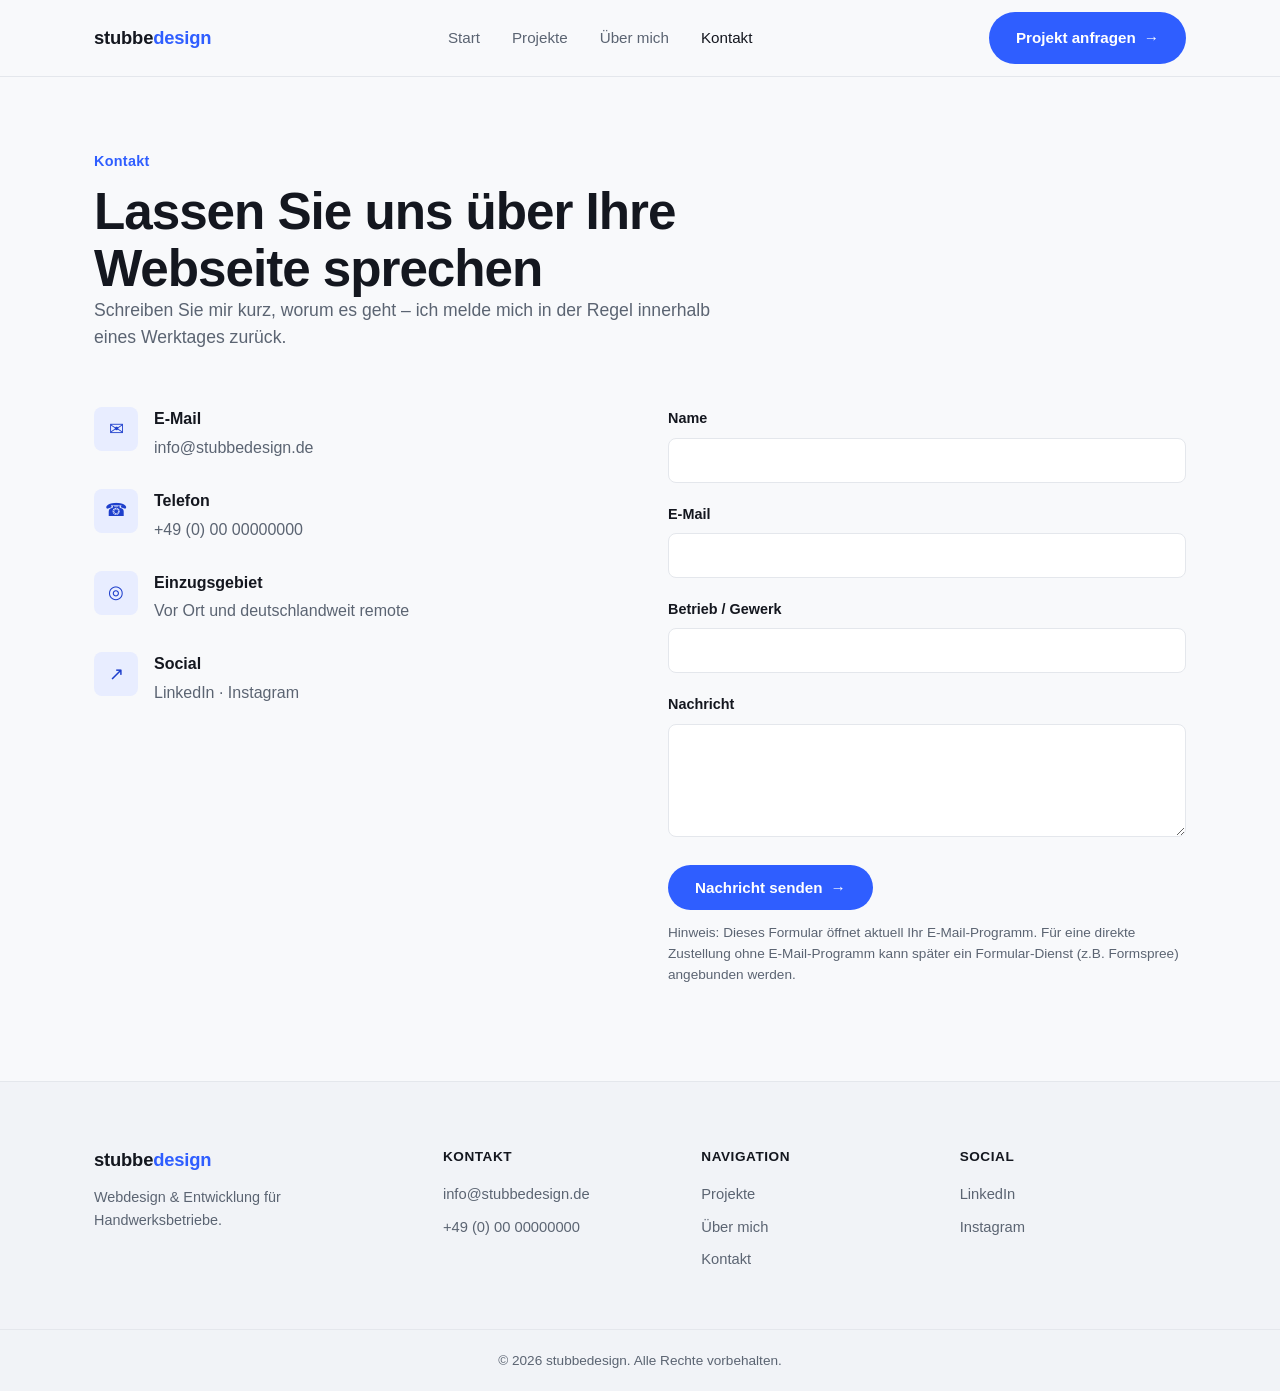
==== kontakt.html @ 32502bb5 "Add personal portfolio website for Handwerksbetriebe Static multi-page site (Start, Projekte, Über m" ====
<!DOCTYPE html>
<html lang="de">
<head>
  <meta charset="UTF-8" />
  <meta name="viewport" content="width=device-width, initial-scale=1.0" />
  <title>Kontakt – stubbedesign</title>
  <meta name="description" content="Kontaktieren Sie mich für ein kostenloses Erstgespräch zu Ihrer neuen Webseite." />
  <link rel="stylesheet" href="css/style.css" />
</head>
<body>

  <header class="site-header">
    <div class="container header-inner">
      <a href="index.html" class="logo">stubbe<span>design</span></a>
      <nav class="main-nav" id="main-nav">
        <a href="index.html">Start</a>
        <a href="projekte.html">Projekte</a>
        <a href="ueber-mich.html">Über mich</a>
        <a href="kontakt.html" class="active">Kontakt</a>
      </nav>
      <div class="header-actions">
        <a href="kontakt.html" class="btn btn-primary btn-nav">Projekt anfragen <span class="arrow">→</span></a>
        <button class="nav-toggle" id="nav-toggle" aria-label="Menü öffnen" aria-expanded="false">
          <span></span><span></span><span></span>
        </button>
      </div>
    </div>
  </header>

  <main>

    <section class="hero-page">
      <div class="container">
        <span class="eyebrow">Kontakt</span>
        <h1>Lassen Sie uns über Ihre Webseite sprechen</h1>
        <p class="section-lead">Schreiben Sie mir kurz, worum es geht – ich melde mich in der Regel innerhalb eines Werktages zurück.</p>
      </div>
    </section>

    <section style="padding-top: 0;">
      <div class="container contact-grid">

        <div>
          <div class="contact-info-item">
            <div class="contact-icon">✉</div>
            <div>
              <h4>E-Mail</h4>
              <a href="mailto:info@stubbedesign.de">info@stubbedesign.de</a>
            </div>
          </div>
          <div class="contact-info-item">
            <div class="contact-icon">☎</div>
            <div>
              <h4>Telefon</h4>
              <a href="tel:+4900000000">+49 (0) 00 00000000</a>
            </div>
          </div>
          <div class="contact-info-item">
            <div class="contact-icon">◎</div>
            <div>
              <h4>Einzugsgebiet</h4>
              <p>Vor Ort und deutschlandweit remote</p>
            </div>
          </div>
          <div class="contact-info-item">
            <div class="contact-icon">↗</div>
            <div>
              <h4>Social</h4>
              <p><a href="#">LinkedIn</a> · <a href="#">Instagram</a></p>
            </div>
          </div>
        </div>

        <div>
          <form class="contact-form" action="mailto:info@stubbedesign.de" method="post" enctype="text/plain">
            <div class="form-field">
              <label for="name">Name</label>
              <input type="text" id="name" name="Name" required />
            </div>
            <div class="form-field">
              <label for="email">E-Mail</label>
              <input type="email" id="email" name="E-Mail" required />
            </div>
            <div class="form-field">
              <label for="firma">Betrieb / Gewerk</label>
              <input type="text" id="firma" name="Betrieb" />
            </div>
            <div class="form-field">
              <label for="nachricht">Nachricht</label>
              <textarea id="nachricht" name="Nachricht" rows="5" required></textarea>
            </div>
            <button type="submit" class="btn btn-primary">Nachricht senden <span class="arrow">→</span></button>
            <p class="form-note">
              Hinweis: Dieses Formular öffnet aktuell Ihr E-Mail-Programm. Für eine direkte
              Zustellung ohne E-Mail-Programm kann später ein Formular-Dienst (z.B. Formspree)
              angebunden werden.
            </p>
          </form>
        </div>

      </div>
    </section>

  </main>

  <footer class="site-footer">
    <div class="container footer-inner">
      <div class="footer-brand">
        <a href="index.html" class="logo">stubbe<span>design</span></a>
        <p>Webdesign & Entwicklung für Handwerksbetriebe.</p>
      </div>
      <div class="footer-col">
        <h4>Kontakt</h4>
        <p><a href="mailto:info@stubbedesign.de">info@stubbedesign.de</a></p>
        <p><a href="tel:+4900000000">+49 (0) 00 00000000</a></p>
      </div>
      <div class="footer-col">
        <h4>Navigation</h4>
        <p><a href="projekte.html">Projekte</a></p>
        <p><a href="ueber-mich.html">Über mich</a></p>
        <p><a href="kontakt.html">Kontakt</a></p>
      </div>
      <div class="footer-col">
        <h4>Social</h4>
        <p><a href="#">LinkedIn</a></p>
        <p><a href="#">Instagram</a></p>
      </div>
    </div>
    <div class="footer-bottom">
      <p>© 2026 stubbedesign. Alle Rechte vorbehalten.</p>
    </div>
  </footer>

  <script src="js/main.js"></script>
</body>
</html>
---- css/style.css ----
/* ---------- Reset & Variables ---------- */
*, *::before, *::after { box-sizing: border-box; }
html, body { margin: 0; padding: 0; }
body {
  font-family: -apple-system, BlinkMacSystemFont, "Segoe UI", Inter, Roboto, Helvetica, Arial, sans-serif;
  color: var(--color-text);
  background: var(--color-bg);
  line-height: 1.55;
  -webkit-font-smoothing: antialiased;
}
img { max-width: 100%; display: block; }
a { color: inherit; text-decoration: none; }
ul { list-style: none; margin: 0; padding: 0; }
h1, h2, h3, h4, p { margin: 0; }

:root {
  --color-bg: #f8f9fb;
  --color-bg-alt: #f1f3f7;
  --color-surface: #ffffff;
  --color-text: #14171f;
  --color-text-muted: #5b6472;
  --color-accent: #2f5eff;
  --color-accent-dark: #1e3fcc;
  --color-accent-soft: #e8edff;
  --color-border: #e4e7ec;
  --radius-lg: 20px;
  --radius-md: 14px;
  --radius-sm: 8px;
  --shadow-card: 0 4px 24px rgba(20, 23, 31, 0.06);
  --shadow-card-hover: 0 10px 32px rgba(20, 23, 31, 0.1);
  --container-width: 1140px;
}

.container {
  width: 100%;
  max-width: var(--container-width);
  margin: 0 auto;
  padding: 0 24px;
}

section { padding: 96px 0; }
@media (max-width: 768px) {
  section { padding: 64px 0; }
}

.eyebrow {
  display: inline-block;
  color: var(--color-accent);
  font-weight: 600;
  font-size: 0.9rem;
  letter-spacing: 0.02em;
  margin-bottom: 12px;
}

h1 { font-size: 3.2rem; font-weight: 800; letter-spacing: -0.02em; line-height: 1.1; }
h2 { font-size: 2.2rem; font-weight: 800; letter-spacing: -0.015em; line-height: 1.15; }
h3 { font-size: 1.3rem; font-weight: 700; }
.section-lead {
  color: var(--color-text-muted);
  font-size: 1.1rem;
  max-width: 640px;
}
@media (max-width: 768px) {
  h1 { font-size: 2.2rem; }
  h2 { font-size: 1.7rem; }
}

/* ---------- Buttons ---------- */
.btn {
  display: inline-flex;
  align-items: center;
  gap: 8px;
  padding: 13px 26px;
  border-radius: 999px;
  font-weight: 600;
  font-size: 0.95rem;
  border: 1px solid transparent;
  cursor: pointer;
  transition: transform 0.15s ease, box-shadow 0.15s ease, background 0.15s ease;
}
.btn-primary {
  background: var(--color-accent);
  color: #fff;
}
.btn-primary:hover { background: var(--color-accent-dark); transform: translateY(-1px); }
.btn-secondary {
  background: var(--color-surface);
  color: var(--color-text);
  border-color: var(--color-border);
}
.btn-secondary:hover { border-color: var(--color-accent); color: var(--color-accent); }
.btn .arrow { transition: transform 0.15s ease; }
.btn:hover .arrow { transform: translateX(3px); }

/* ---------- Header ---------- */
.site-header {
  position: sticky;
  top: 0;
  z-index: 50;
  background: rgba(248, 249, 251, 0.92);
  backdrop-filter: blur(8px);
  border-bottom: 1px solid var(--color-border);
}
.header-inner {
  display: flex;
  align-items: center;
  justify-content: space-between;
  gap: 24px;
  height: 76px;
}
.logo {
  font-size: 1.15rem;
  font-weight: 800;
  letter-spacing: -0.01em;
}
.logo span { color: var(--color-accent); }
.main-nav {
  display: flex;
  gap: 32px;
  align-items: center;
}
.main-nav a {
  font-weight: 500;
  color: var(--color-text-muted);
  font-size: 0.95rem;
  transition: color 0.15s ease;
}
.main-nav a:hover, .main-nav a.active { color: var(--color-text); }
.header-actions { display: flex; align-items: center; gap: 16px; }
.nav-toggle {
  display: none;
  flex-direction: column;
  gap: 5px;
  background: none;
  border: none;
  padding: 8px;
  cursor: pointer;
}
.nav-toggle span {
  width: 22px;
  height: 2px;
  background: var(--color-text);
  border-radius: 2px;
}

@media (max-width: 860px) {
  .main-nav {
    position: absolute;
    top: 76px;
    left: 0;
    right: 0;
    background: var(--color-surface);
    border-bottom: 1px solid var(--color-border);
    flex-direction: column;
    align-items: flex-start;
    padding: 20px 24px;
    gap: 18px;
    display: none;
  }
  .main-nav.open { display: flex; }
  .nav-toggle { display: flex; }
  .btn-nav { display: none; }
}

/* ---------- Hero ---------- */
.hero {
  padding: 100px 0 80px;
  text-align: center;
}
.hero .eyebrow { display: block; }
.hero h1 { max-width: 780px; margin: 0 auto 20px; }
.hero .section-lead { margin: 0 auto 36px; text-align: center; }
.hero-actions {
  display: flex;
  gap: 14px;
  justify-content: center;
  flex-wrap: wrap;
}
.hero-page {
  padding: 72px 0 56px;
  text-align: left;
}
.hero-page h1 { max-width: 720px; }

/* ---------- Placeholder images ---------- */
.img-placeholder {
  aspect-ratio: 16 / 10;
  border-radius: var(--radius-md);
  background: linear-gradient(135deg, #e7ecff, #d3deff);
  display: flex;
  align-items: center;
  justify-content: center;
  text-align: center;
  padding: 16px;
  color: var(--color-accent-dark);
  font-size: 0.85rem;
  font-weight: 500;
  position: relative;
  overflow: hidden;
}
.img-placeholder.v2 { background: linear-gradient(135deg, #ffe9d6, #ffd7b8); color: #a85a1e; }
.img-placeholder.v3 { background: linear-gradient(135deg, #ddf3e4, #bfe9cd); color: #1f7a44; }
.img-placeholder.v4 { background: linear-gradient(135deg, #ffe0ec, #ffc4dc); color: #a11856; }
.img-placeholder.tall { aspect-ratio: 4 / 5; }
.img-placeholder.wide { aspect-ratio: 21 / 9; }

/* ---------- Portfolio grid ---------- */
.portfolio-grid {
  display: grid;
  grid-template-columns: repeat(3, 1fr);
  gap: 28px;
  margin-top: 48px;
}
@media (max-width: 960px) { .portfolio-grid { grid-template-columns: repeat(2, 1fr); } }
@media (max-width: 640px) { .portfolio-grid { grid-template-columns: 1fr; } }

.project-card {
  background: var(--color-surface);
  border-radius: var(--radius-lg);
  padding: 16px;
  border: 1px solid var(--color-border);
  box-shadow: var(--shadow-card);
  transition: box-shadow 0.2s ease, transform 0.2s ease;
  display: flex;
  flex-direction: column;
  gap: 16px;
}
.project-card:hover { box-shadow: var(--shadow-card-hover); transform: translateY(-3px); }
.project-card-body { padding: 4px 8px 12px; }
.project-card h3 { margin-bottom: 6px; }
.project-card p { color: var(--color-text-muted); font-size: 0.95rem; }
.tags { display: flex; flex-wrap: wrap; gap: 8px; margin-top: 14px; }
.tag {
  background: var(--color-accent-soft);
  color: var(--color-accent-dark);
  font-size: 0.78rem;
  font-weight: 600;
  padding: 5px 12px;
  border-radius: 999px;
}

/* ---------- Section headers ---------- */
.section-head {
  display: flex;
  align-items: flex-end;
  justify-content: space-between;
  gap: 24px;
  flex-wrap: wrap;
}

/* ---------- Services ---------- */
.services-grid {
  display: grid;
  grid-template-columns: repeat(3, 1fr);
  gap: 24px;
  margin-top: 48px;
}
@media (max-width: 860px) { .services-grid { grid-template-columns: 1fr; } }
.service-card {
  background: var(--color-surface);
  border: 1px solid var(--color-border);
  border-radius: var(--radius-lg);
  padding: 32px;
}
.service-icon {
  width: 48px;
  height: 48px;
  border-radius: var(--radius-sm);
  background: var(--color-accent-soft);
  display: flex;
  align-items: center;
  justify-content: center;
  font-size: 1.3rem;
  margin-bottom: 20px;
}
.service-card h3 { margin-bottom: 10px; }
.service-card p { color: var(--color-text-muted); font-size: 0.95rem; }

/* ---------- Testimonial ---------- */
.testimonial-section { background: var(--color-bg-alt); }
.testimonial-grid {
  display: grid;
  grid-template-columns: repeat(2, 1fr);
  gap: 24px;
  margin-top: 48px;
}
@media (max-width: 768px) { .testimonial-grid { grid-template-columns: 1fr; } }
.testimonial-card {
  background: var(--color-surface);
  border-radius: var(--radius-lg);
  border: 1px solid var(--color-border);
  padding: 32px;
}
.testimonial-stars { color: var(--color-accent); font-size: 0.95rem; margin-bottom: 14px; }
.testimonial-quote { font-size: 1.05rem; margin-bottom: 20px; }
.testimonial-author { display: flex; align-items: center; gap: 12px; }
.author-avatar {
  width: 44px;
  height: 44px;
  border-radius: 50%;
  background: var(--color-accent-soft);
  color: var(--color-accent-dark);
  font-weight: 700;
  display: flex;
  align-items: center;
  justify-content: center;
}
.author-name { font-weight: 700; font-size: 0.95rem; }
.author-role { color: var(--color-text-muted); font-size: 0.85rem; }

/* ---------- CTA banner ---------- */
.cta-banner {
  background: linear-gradient(135deg, var(--color-accent), var(--color-accent-dark));
  border-radius: var(--radius-lg);
  padding: 64px 48px;
  text-align: center;
  color: #fff;
}
.cta-banner h2 { color: #fff; margin-bottom: 16px; }
.cta-banner p { color: rgba(255,255,255,0.85); max-width: 520px; margin: 0 auto 32px; }
.cta-banner .btn-primary { background: #fff; color: var(--color-accent-dark); }
.cta-banner .btn-primary:hover { background: #f1f3f7; }

/* ---------- About page ---------- */
.about-grid {
  display: grid;
  grid-template-columns: 340px 1fr;
  gap: 56px;
  align-items: start;
}
@media (max-width: 860px) { .about-grid { grid-template-columns: 1fr; } }
.about-text > * + * { margin-top: 20px; }
.about-text p { color: var(--color-text-muted); }
.skills-list { display: flex; flex-wrap: wrap; gap: 10px; margin-top: 12px; }

/* ---------- Project detail ---------- */
.project-meta {
  display: grid;
  grid-template-columns: repeat(3, 1fr);
  gap: 24px;
  margin: 40px 0 8px;
  padding: 28px 0;
  border-top: 1px solid var(--color-border);
  border-bottom: 1px solid var(--color-border);
}
@media (max-width: 640px) { .project-meta { grid-template-columns: 1fr; gap: 20px; } }
.project-meta-item h4 {
  font-size: 0.8rem;
  text-transform: uppercase;
  letter-spacing: 0.04em;
  color: var(--color-text-muted);
  margin-bottom: 6px;
  font-weight: 700;
}
.project-body { max-width: 760px; margin: 48px auto 0; }
.project-body h2 { margin-top: 48px; margin-bottom: 16px; }
.project-body h2:first-child { margin-top: 0; }
.project-body p { color: var(--color-text-muted); margin-bottom: 16px; }
.project-gallery {
  display: grid;
  grid-template-columns: repeat(2, 1fr);
  gap: 20px;
  margin: 32px 0;
}
@media (max-width: 640px) { .project-gallery { grid-template-columns: 1fr; } }
.back-link {
  display: inline-flex;
  align-items: center;
  gap: 8px;
  color: var(--color-accent);
  font-weight: 600;
  margin-bottom: 24px;
}

/* ---------- Contact page ---------- */
.contact-grid {
  display: grid;
  grid-template-columns: 1fr 1fr;
  gap: 56px;
}
@media (max-width: 860px) { .contact-grid { grid-template-columns: 1fr; } }
.contact-info-item { display: flex; gap: 16px; margin-bottom: 28px; }
.contact-icon {
  width: 44px; height: 44px; flex-shrink: 0;
  border-radius: var(--radius-sm);
  background: var(--color-accent-soft);
  color: var(--color-accent-dark);
  display: flex; align-items: center; justify-content: center;
  font-size: 1.1rem;
}
.contact-info-item h4 { margin-bottom: 4px; }
.contact-info-item p, .contact-info-item a { color: var(--color-text-muted); }

.form-field { margin-bottom: 20px; }
.form-field label { display: block; font-weight: 600; font-size: 0.9rem; margin-bottom: 8px; }
.form-field input, .form-field textarea {
  width: 100%;
  padding: 13px 16px;
  border-radius: var(--radius-sm);
  border: 1px solid var(--color-border);
  background: var(--color-surface);
  font-family: inherit;
  font-size: 0.95rem;
  color: var(--color-text);
}
.form-field input:focus, .form-field textarea:focus {
  outline: none;
  border-color: var(--color-accent);
}
.form-note {
  font-size: 0.85rem;
  color: var(--color-text-muted);
  margin-top: 12px;
}

/* ---------- Footer ---------- */
.site-footer { background: var(--color-bg-alt); border-top: 1px solid var(--color-border); padding-top: 64px; }
.footer-inner {
  display: grid;
  grid-template-columns: 1.4fr 1fr 1fr 1fr;
  gap: 32px;
  padding-bottom: 48px;
}
@media (max-width: 768px) { .footer-inner { grid-template-columns: 1fr 1fr; } }
.footer-brand p { color: var(--color-text-muted); margin-top: 12px; font-size: 0.9rem; max-width: 260px; }
.footer-col h4 { font-size: 0.85rem; text-transform: uppercase; letter-spacing: 0.04em; margin-bottom: 16px; }
.footer-col p { margin-bottom: 10px; font-size: 0.92rem; }
.footer-col a { color: var(--color-text-muted); }
.footer-col a:hover { color: var(--color-accent); }
.footer-bottom {
  border-top: 1px solid var(--color-border);
  padding: 20px 24px;
  text-align: center;
  color: var(--color-text-muted);
  font-size: 0.85rem;
}
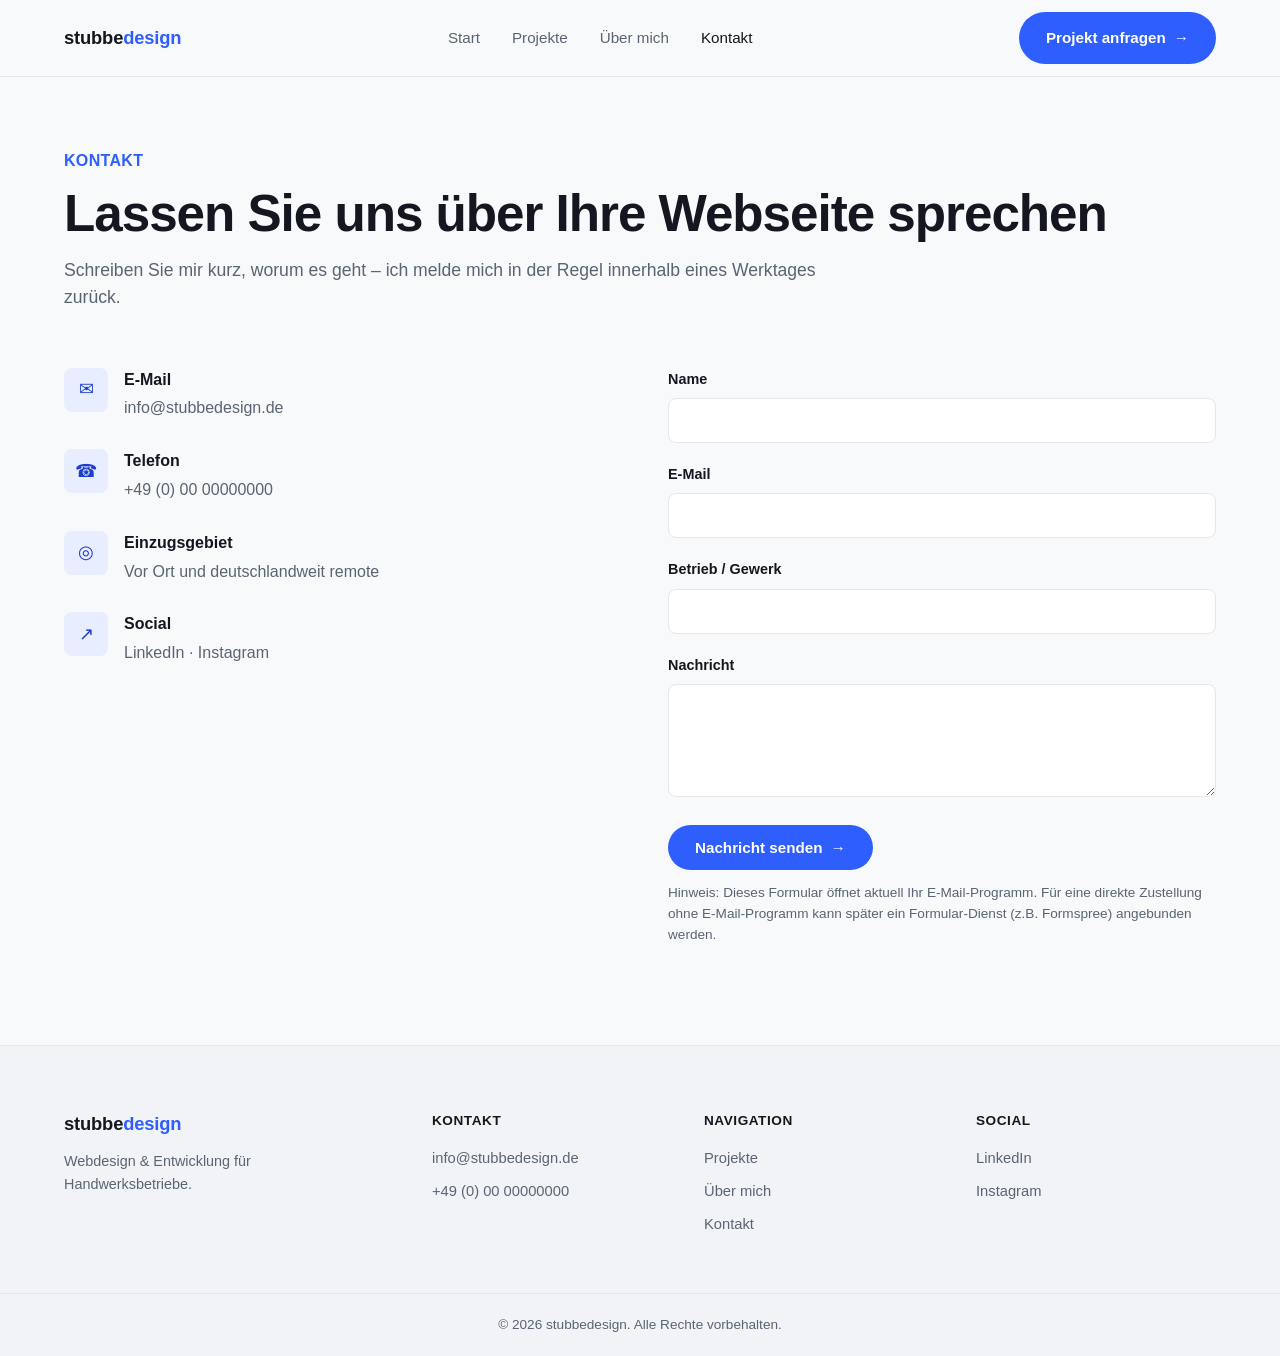
==== commit 2521a74e: "Update kontakt.html" ====
--- a/kontakt.html
+++ b/kontakt.html
@@ -11,12 +11,12 @@
 
   <header class="site-header">
     <div class="container header-inner">
-      <a href="index.html" class="logo">stubbe<span>design</span></a>
+      <a href="/" class="logo">stubbe<span>design</span></a>
       <nav class="main-nav" id="main-nav">
-        <a href="index.html">Start</a>
-        <a href="projekte.html">Projekte</a>
-        <a href="ueber-mich.html">Über mich</a>
-        <a href="kontakt.html" class="active">Kontakt</a>
+        <a href="/">Start</a>
+        <a href="/projekte">Projekte</a>
+        <a href="/ueber-mich">Über mich</a>
+        <a href="/kontakt" class="active">Kontakt</a>
       </nav>
       <div class="header-actions">
         <a href="kontakt.html" class="btn btn-primary btn-nav">Projekt anfragen <span class="arrow">→</span></a>
@@ -72,7 +72,7 @@
         </div>
 
         <div>
-          <form class="contact-form" action="mailto:info@stubbedesign.de" method="post" enctype="text/plain">
+          <form class="contact-form" action="send.php" method="post">
             <div class="form-field">
               <label for="name">Name</label>
               <input type="text" id="name" name="Name" required />
@@ -131,6 +131,6 @@
     </div>
   </footer>
 
-  <script src="js/main.js"></script>
+  <script src="/js/main.js"></script>
 </body>
 </html>
--- a/css/style.css
+++ b/css/style.css
@@ -31,38 +31,45 @@
   --container-width: 1140px;
 }
 
+.portrait-photo {
+  padding: 0 !important;
+  overflow: hidden;
+  background: none !important;
+  border: none !important;
+}
+.portrait-image {
+  width: 100%;
+  height: 100%;
+  object-fit: cover;
+  display: block;
+}
+
 .container {
   width: 100%;
-  max-width: var(--container-width);
+  max-width: 1200px;
   margin: 0 auto;
   padding: 0 24px;
 }
 
-section { padding: 96px 0; }
-@media (max-width: 768px) {
-  section { padding: 64px 0; }
-}
+section { padding: 100px 0; }
 
 .eyebrow {
   display: inline-block;
+  text-transform: uppercase;
   color: var(--color-accent);
   font-weight: 600;
-  font-size: 0.9rem;
+  font-size: 16px;
   letter-spacing: 0.02em;
   margin-bottom: 12px;
 }
 
-h1 { font-size: 3.2rem; font-weight: 800; letter-spacing: -0.02em; line-height: 1.1; }
+h1 { font-size: 3.2rem; font-weight: 800; letter-spacing: -0.02em; line-height: 1.1; margin-bottom: 15px; }
 h2 { font-size: 2.2rem; font-weight: 800; letter-spacing: -0.015em; line-height: 1.15; }
 h3 { font-size: 1.3rem; font-weight: 700; }
 .section-lead {
   color: var(--color-text-muted);
   font-size: 1.1rem;
-  max-width: 640px;
-}
-@media (max-width: 768px) {
-  h1 { font-size: 2.2rem; }
-  h2 { font-size: 1.7rem; }
+  max-width: 800px;
 }
 
 /* ---------- Buttons ---------- */
@@ -78,10 +85,7 @@
   cursor: pointer;
   transition: transform 0.15s ease, box-shadow 0.15s ease, background 0.15s ease;
 }
-.btn-primary {
-  background: var(--color-accent);
-  color: #fff;
-}
+.btn-primary { background: var(--color-accent); color: #fff; }
 .btn-primary:hover { background: var(--color-accent-dark); transform: translateY(-1px); }
 .btn-secondary {
   background: var(--color-surface);
@@ -108,17 +112,9 @@
   gap: 24px;
   height: 76px;
 }
-.logo {
-  font-size: 1.15rem;
-  font-weight: 800;
-  letter-spacing: -0.01em;
-}
+.logo { font-size: 1.15rem; font-weight: 800; letter-spacing: -0.01em; }
 .logo span { color: var(--color-accent); }
-.main-nav {
-  display: flex;
-  gap: 32px;
-  align-items: center;
-}
+.main-nav { display: flex; gap: 32px; align-items: center; }
 .main-nav a {
   font-weight: 500;
   color: var(--color-text-muted);
@@ -136,13 +132,265 @@
   padding: 8px;
   cursor: pointer;
 }
-.nav-toggle span {
-  width: 22px;
-  height: 2px;
-  background: var(--color-text);
-  border-radius: 2px;
-}
-
+.nav-toggle span { width: 22px; height: 2px; background: var(--color-text); border-radius: 2px; }
+
+/* ---------- Hero ---------- */
+.hero { padding: 100px 0 80px; text-align: center; }
+.hero .eyebrow { display: block; }
+.hero h1 { max-width: 1200px; margin: 0 auto 20px; }
+.hero .section-lead { margin: 0 auto 36px; text-align: center; }
+.hero-actions { display: flex; gap: 14px; justify-content: center; flex-wrap: wrap; }
+.hero-page { padding: 72px 0 56px; text-align: left; }
+.hero-page h1 { max-width: 1200px; }
+
+/* ---------- Placeholder images ---------- */
+.img-placeholder {
+  aspect-ratio: 16 / 10;
+  border-radius: var(--radius-md);
+  background: linear-gradient(135deg, #e7ecff, #d3deff);
+  display: flex;
+  align-items: center;
+  justify-content: center;
+  text-align: center;
+  padding: 16px;
+  color: var(--color-accent-dark);
+  font-size: 0.85rem;
+  font-weight: 500;
+  position: relative;
+  overflow: hidden;
+}
+.img-placeholder.v2 { background: linear-gradient(135deg, #ffe9d6, #ffd7b8); color: #a85a1e; }
+.img-placeholder.v3 { background: linear-gradient(135deg, #ddf3e4, #bfe9cd); color: #1f7a44; }
+.img-placeholder.v4 { background: linear-gradient(135deg, #ffe0ec, #ffc4dc); color: #a11856; }
+.img-placeholder.tall { aspect-ratio: 4 / 5; }
+.img-placeholder.wide { aspect-ratio: 21 / 9; }
+
+/* ---------- Portfolio grid ---------- */
+.portfolio-grid {
+  display: grid;
+  grid-template-columns: repeat(3, 1fr);
+  gap: 28px;
+  margin-top: 48px;
+}
+
+.project-card {
+  background: var(--color-surface);
+  border-radius: var(--radius-lg);
+  padding: 16px;
+  border: 1px solid var(--color-border);
+  box-shadow: var(--shadow-card);
+  transition: box-shadow 0.2s ease, transform 0.2s ease;
+  display: flex;
+  flex-direction: column;
+  gap: 16px;
+}
+.project-card:hover { box-shadow: var(--shadow-card-hover); transform: translateY(-3px); }
+.project-card-body { padding: 4px 8px 12px; }
+.project-card h3 { margin-bottom: 6px; }
+.project-card p { color: var(--color-text-muted); font-size: 0.95rem; }
+.tags { display: flex; flex-wrap: wrap; gap: 8px; margin-top: 14px; }
+.tag {
+  background: var(--color-accent-soft);
+  color: var(--color-accent-dark);
+  font-size: 0.78rem;
+  font-weight: 600;
+  padding: 5px 12px;
+  border-radius: 999px;
+}
+
+/* ---------- Section headers ---------- */
+.section-head {
+  display: flex;
+  align-items: flex-end;
+  justify-content: space-between;
+  gap: 24px;
+  flex-wrap: wrap;
+}
+
+/* ---------- Services ---------- */
+.services-grid {
+  display: grid;
+  grid-template-columns: repeat(3, 1fr);
+  gap: 24px;
+  margin-top: 48px;
+}
+.service-card {
+  background: var(--color-surface);
+  border: 1px solid var(--color-border);
+  border-radius: var(--radius-lg);
+  padding: 32px;
+}
+.service-icon {
+  width: 48px;
+  height: 48px;
+  border-radius: var(--radius-sm);
+  background: var(--color-accent-soft);
+  display: flex;
+  align-items: center;
+  justify-content: center;
+  font-size: 1.3rem;
+  margin-bottom: 20px;
+}
+.service-card h3 { margin-bottom: 10px; }
+.service-card p { color: var(--color-text-muted); font-size: 0.95rem; }
+
+/* ---------- Testimonial ---------- */
+.testimonial-section { background: var(--color-bg-alt); }
+.testimonial-grid {
+  display: grid;
+  grid-template-columns: repeat(2, 1fr);
+  gap: 24px;
+  margin-top: 48px;
+}
+.testimonial-card {
+  background: var(--color-surface);
+  border-radius: var(--radius-lg);
+  border: 1px solid var(--color-border);
+  padding: 32px;
+}
+.testimonial-stars { color: var(--color-accent); font-size: 0.95rem; margin-bottom: 14px; }
+.testimonial-quote { font-size: 1.05rem; margin-bottom: 20px; }
+.testimonial-author { display: flex; align-items: center; gap: 12px; }
+.author-avatar {
+  width: 44px;
+  height: 44px;
+  border-radius: 50%;
+  background: var(--color-accent-soft);
+  color: var(--color-accent-dark);
+  font-weight: 700;
+  display: flex;
+  align-items: center;
+  justify-content: center;
+}
+.author-name { font-weight: 700; font-size: 0.95rem; }
+.author-role { color: var(--color-text-muted); font-size: 0.85rem; }
+
+/* ---------- CTA banner ---------- */
+.cta-banner {
+  background: linear-gradient(135deg, var(--color-accent), var(--color-accent-dark));
+  border-radius: var(--radius-lg);
+  padding: 64px 48px;
+  text-align: center;
+  color: #fff;
+}
+.cta-banner h2 { color: #fff; margin-bottom: 16px; }
+.cta-banner p { color: rgba(255,255,255,0.85); max-width: 520px; margin: 0 auto 32px; }
+.cta-banner .btn-primary { background: #fff; color: var(--color-accent-dark); }
+.cta-banner .btn-primary:hover { background: #f1f3f7; }
+
+/* ---------- About page ---------- */
+.about-grid {
+  display: grid;
+  grid-template-columns: 340px 1fr;
+  gap: 56px;
+  align-items: start;
+}
+.about-text > * + * { margin-top: 20px; }
+.about-text p { color: var(--color-text-muted); }
+.skills-list { display: flex; flex-wrap: wrap; gap: 10px; margin-top: 12px; }
+
+/* ---------- Project detail ---------- */
+.project-meta {
+  display: grid;
+  grid-template-columns: repeat(3, 1fr);
+  gap: 24px;
+  margin: 40px 0 8px;
+  padding: 28px 0;
+  border-top: 1px solid var(--color-border);
+  border-bottom: 1px solid var(--color-border);
+}
+.project-meta-item h4 {
+  font-size: 0.8rem;
+  text-transform: uppercase;
+  letter-spacing: 0.04em;
+  color: var(--color-text-muted);
+  margin-bottom: 6px;
+  font-weight: 700;
+}
+.project-body { max-width: 760px; margin: 48px auto 0; }
+.project-body h2 { margin-top: 48px; margin-bottom: 16px; }
+.project-body h2:first-child { margin-top: 0; }
+.project-body p { color: var(--color-text-muted); margin-bottom: 16px; }
+.project-gallery {
+  display: grid;
+  grid-template-columns: repeat(2, 1fr);
+  gap: 20px;
+  margin: 32px 0;
+}
+.back-link {
+  display: inline-flex;
+  align-items: center;
+  gap: 8px;
+  color: var(--color-accent);
+  font-weight: 600;
+  margin-bottom: 24px;
+}
+
+/* ---------- Contact page ---------- */
+.contact-grid { display: grid; grid-template-columns: 1fr 1fr; gap: 56px; }
+.contact-info-item { display: flex; gap: 16px; margin-bottom: 28px; }
+.contact-icon {
+  width: 44px; height: 44px; flex-shrink: 0;
+  border-radius: var(--radius-sm);
+  background: var(--color-accent-soft);
+  color: var(--color-accent-dark);
+  display: flex; align-items: center; justify-content: center;
+  font-size: 1.1rem;
+}
+.contact-info-item h4 { margin-bottom: 4px; }
+.contact-info-item p, .contact-info-item a { color: var(--color-text-muted); }
+
+.form-field { margin-bottom: 20px; }
+.form-field label { display: block; font-weight: 600; font-size: 0.9rem; margin-bottom: 8px; }
+.form-field input, .form-field textarea {
+  width: 100%;
+  padding: 13px 16px;
+  border-radius: var(--radius-sm);
+  border: 1px solid var(--color-border);
+  background: var(--color-surface);
+  font-family: inherit;
+  font-size: 0.95rem;
+  color: var(--color-text);
+}
+.form-field input:focus, .form-field textarea:focus { outline: none; border-color: var(--color-accent); }
+.form-note { font-size: 0.85rem; color: var(--color-text-muted); margin-top: 12px; }
+
+/* ---------- Footer ---------- */
+.site-footer { background: var(--color-bg-alt); border-top: 1px solid var(--color-border); padding-top: 64px; }
+.footer-inner {
+  display: grid;
+  grid-template-columns: 1.4fr 1fr 1fr 1fr;
+  gap: 32px;
+  padding-bottom: 48px;
+}
+.footer-brand p { color: var(--color-text-muted); margin-top: 12px; font-size: 0.9rem; max-width: 260px; }
+.footer-col h4 { font-size: 0.85rem; text-transform: uppercase; letter-spacing: 0.04em; margin-bottom: 16px; }
+.footer-col p { margin-bottom: 10px; font-size: 0.92rem; }
+.footer-col a { color: var(--color-text-muted); }
+.footer-col a:hover { color: var(--color-accent); }
+.footer-bottom {
+  border-top: 1px solid var(--color-border);
+  padding: 20px 24px;
+  text-align: center;
+  color: var(--color-text-muted);
+  font-size: 0.85rem;
+}
+
+/* =====================================================
+   Media Queries (nach Breakpoint gebündelt statt verstreut)
+   ===================================================== */
+
+/* ---------- min-width: 768px (Desktop-Erweiterungen) ---------- */
+@media (min-width: 768px) {
+  .footer-inner { grid-template-columns: 1.4fr 1fr 1fr 1fr; }
+}
+
+/* ---------- max-width: 960px ---------- */
+@media (max-width: 960px) {
+  .portfolio-grid { grid-template-columns: repeat(2, 1fr); }
+}
+
+/* ---------- max-width: 860px ---------- */
 @media (max-width: 860px) {
   .main-nav {
     position: absolute;
@@ -157,280 +405,54 @@
     gap: 18px;
     display: none;
   }
+
+  .hero { padding: 100px 0 80px; text-align: center; }
+  .hero .eyebrow { display: block; }
+  .hero h1 { max-width: 1200px; margin-bottom: 25px; margin-top: 25px;}
+  .hero-actions { display: flex; gap: 14px; justify-content: center; flex-wrap: wrap; }
+  .hero-page { padding: 72px 0 56px; text-align: left; }
+  .hero-page h1 { max-width: 1200px; }
+    
   .main-nav.open { display: flex; }
   .nav-toggle { display: flex; }
   .btn-nav { display: none; }
-}
-
-/* ---------- Hero ---------- */
-.hero {
-  padding: 100px 0 80px;
-  text-align: center;
-}
-.hero .eyebrow { display: block; }
-.hero h1 { max-width: 780px; margin: 0 auto 20px; }
-.hero .section-lead { margin: 0 auto 36px; text-align: center; }
-.hero-actions {
-  display: flex;
-  gap: 14px;
-  justify-content: center;
-  flex-wrap: wrap;
-}
-.hero-page {
-  padding: 72px 0 56px;
-  text-align: left;
-}
-.hero-page h1 { max-width: 720px; }
-
-/* ---------- Placeholder images ---------- */
-.img-placeholder {
-  aspect-ratio: 16 / 10;
-  border-radius: var(--radius-md);
-  background: linear-gradient(135deg, #e7ecff, #d3deff);
-  display: flex;
-  align-items: center;
-  justify-content: center;
-  text-align: center;
-  padding: 16px;
-  color: var(--color-accent-dark);
-  font-size: 0.85rem;
-  font-weight: 500;
-  position: relative;
-  overflow: hidden;
-}
-.img-placeholder.v2 { background: linear-gradient(135deg, #ffe9d6, #ffd7b8); color: #a85a1e; }
-.img-placeholder.v3 { background: linear-gradient(135deg, #ddf3e4, #bfe9cd); color: #1f7a44; }
-.img-placeholder.v4 { background: linear-gradient(135deg, #ffe0ec, #ffc4dc); color: #a11856; }
-.img-placeholder.tall { aspect-ratio: 4 / 5; }
-.img-placeholder.wide { aspect-ratio: 21 / 9; }
-
-/* ---------- Portfolio grid ---------- */
-.portfolio-grid {
-  display: grid;
-  grid-template-columns: repeat(3, 1fr);
-  gap: 28px;
-  margin-top: 48px;
-}
-@media (max-width: 960px) { .portfolio-grid { grid-template-columns: repeat(2, 1fr); } }
-@media (max-width: 640px) { .portfolio-grid { grid-template-columns: 1fr; } }
-
-.project-card {
-  background: var(--color-surface);
-  border-radius: var(--radius-lg);
-  padding: 16px;
-  border: 1px solid var(--color-border);
-  box-shadow: var(--shadow-card);
-  transition: box-shadow 0.2s ease, transform 0.2s ease;
-  display: flex;
-  flex-direction: column;
-  gap: 16px;
-}
-.project-card:hover { box-shadow: var(--shadow-card-hover); transform: translateY(-3px); }
-.project-card-body { padding: 4px 8px 12px; }
-.project-card h3 { margin-bottom: 6px; }
-.project-card p { color: var(--color-text-muted); font-size: 0.95rem; }
-.tags { display: flex; flex-wrap: wrap; gap: 8px; margin-top: 14px; }
-.tag {
-  background: var(--color-accent-soft);
-  color: var(--color-accent-dark);
-  font-size: 0.78rem;
-  font-weight: 600;
-  padding: 5px 12px;
-  border-radius: 999px;
-}
-
-/* ---------- Section headers ---------- */
-.section-head {
-  display: flex;
-  align-items: flex-end;
-  justify-content: space-between;
-  gap: 24px;
-  flex-wrap: wrap;
-}
-
-/* ---------- Services ---------- */
-.services-grid {
-  display: grid;
-  grid-template-columns: repeat(3, 1fr);
-  gap: 24px;
-  margin-top: 48px;
-}
-@media (max-width: 860px) { .services-grid { grid-template-columns: 1fr; } }
-.service-card {
-  background: var(--color-surface);
-  border: 1px solid var(--color-border);
-  border-radius: var(--radius-lg);
-  padding: 32px;
-}
-.service-icon {
-  width: 48px;
-  height: 48px;
-  border-radius: var(--radius-sm);
-  background: var(--color-accent-soft);
-  display: flex;
-  align-items: center;
-  justify-content: center;
-  font-size: 1.3rem;
-  margin-bottom: 20px;
-}
-.service-card h3 { margin-bottom: 10px; }
-.service-card p { color: var(--color-text-muted); font-size: 0.95rem; }
-
-/* ---------- Testimonial ---------- */
-.testimonial-section { background: var(--color-bg-alt); }
-.testimonial-grid {
-  display: grid;
-  grid-template-columns: repeat(2, 1fr);
-  gap: 24px;
-  margin-top: 48px;
-}
-@media (max-width: 768px) { .testimonial-grid { grid-template-columns: 1fr; } }
-.testimonial-card {
-  background: var(--color-surface);
-  border-radius: var(--radius-lg);
-  border: 1px solid var(--color-border);
-  padding: 32px;
-}
-.testimonial-stars { color: var(--color-accent); font-size: 0.95rem; margin-bottom: 14px; }
-.testimonial-quote { font-size: 1.05rem; margin-bottom: 20px; }
-.testimonial-author { display: flex; align-items: center; gap: 12px; }
-.author-avatar {
-  width: 44px;
-  height: 44px;
-  border-radius: 50%;
-  background: var(--color-accent-soft);
-  color: var(--color-accent-dark);
-  font-weight: 700;
-  display: flex;
-  align-items: center;
-  justify-content: center;
-}
-.author-name { font-weight: 700; font-size: 0.95rem; }
-.author-role { color: var(--color-text-muted); font-size: 0.85rem; }
-
-/* ---------- CTA banner ---------- */
-.cta-banner {
-  background: linear-gradient(135deg, var(--color-accent), var(--color-accent-dark));
-  border-radius: var(--radius-lg);
-  padding: 64px 48px;
-  text-align: center;
-  color: #fff;
-}
-.cta-banner h2 { color: #fff; margin-bottom: 16px; }
-.cta-banner p { color: rgba(255,255,255,0.85); max-width: 520px; margin: 0 auto 32px; }
-.cta-banner .btn-primary { background: #fff; color: var(--color-accent-dark); }
-.cta-banner .btn-primary:hover { background: #f1f3f7; }
-
-/* ---------- About page ---------- */
-.about-grid {
-  display: grid;
-  grid-template-columns: 340px 1fr;
-  gap: 56px;
-  align-items: start;
-}
-@media (max-width: 860px) { .about-grid { grid-template-columns: 1fr; } }
-.about-text > * + * { margin-top: 20px; }
-.about-text p { color: var(--color-text-muted); }
-.skills-list { display: flex; flex-wrap: wrap; gap: 10px; margin-top: 12px; }
-
-/* ---------- Project detail ---------- */
-.project-meta {
-  display: grid;
-  grid-template-columns: repeat(3, 1fr);
-  gap: 24px;
-  margin: 40px 0 8px;
-  padding: 28px 0;
-  border-top: 1px solid var(--color-border);
-  border-bottom: 1px solid var(--color-border);
-}
-@media (max-width: 640px) { .project-meta { grid-template-columns: 1fr; gap: 20px; } }
-.project-meta-item h4 {
-  font-size: 0.8rem;
+
+  .services-grid { grid-template-columns: 1fr; }
+  .about-grid { grid-template-columns: 1fr; }
+  .contact-grid { grid-template-columns: 1fr; }
+}
+
+/* ---------- max-width: 768px (alle vorherigen 768px-Blöcke zusammengeführt) ---------- */
+@media (max-width: 768px) {
+  section { padding: 50px 0; }
+
+  h1 { font-size: 2.2rem; }
+  h2 { font-size: 1.7rem; }
+
+  .hero { padding: 50px 0px 50px 0px; text-align: start; }
+  .hero .section-lead {
+    margin: 0 auto 36px;
+    text-align: start;
+}
+
+  .testimonial-grid { grid-template-columns: 1fr; }
+
+  .footer-inner { grid-template-columns: 1fr 1fr; }
+
+  .eyebrow {
+  display: inline-block;
   text-transform: uppercase;
-  letter-spacing: 0.04em;
-  color: var(--color-text-muted);
-  margin-bottom: 6px;
-  font-weight: 700;
-}
-.project-body { max-width: 760px; margin: 48px auto 0; }
-.project-body h2 { margin-top: 48px; margin-bottom: 16px; }
-.project-body h2:first-child { margin-top: 0; }
-.project-body p { color: var(--color-text-muted); margin-bottom: 16px; }
-.project-gallery {
-  display: grid;
-  grid-template-columns: repeat(2, 1fr);
-  gap: 20px;
-  margin: 32px 0;
-}
-@media (max-width: 640px) { .project-gallery { grid-template-columns: 1fr; } }
-.back-link {
-  display: inline-flex;
-  align-items: center;
-  gap: 8px;
   color: var(--color-accent);
   font-weight: 600;
-  margin-bottom: 24px;
-}
-
-/* ---------- Contact page ---------- */
-.contact-grid {
-  display: grid;
-  grid-template-columns: 1fr 1fr;
-  gap: 56px;
-}
-@media (max-width: 860px) { .contact-grid { grid-template-columns: 1fr; } }
-.contact-info-item { display: flex; gap: 16px; margin-bottom: 28px; }
-.contact-icon {
-  width: 44px; height: 44px; flex-shrink: 0;
-  border-radius: var(--radius-sm);
-  background: var(--color-accent-soft);
-  color: var(--color-accent-dark);
-  display: flex; align-items: center; justify-content: center;
-  font-size: 1.1rem;
-}
-.contact-info-item h4 { margin-bottom: 4px; }
-.contact-info-item p, .contact-info-item a { color: var(--color-text-muted); }
-
-.form-field { margin-bottom: 20px; }
-.form-field label { display: block; font-weight: 600; font-size: 0.9rem; margin-bottom: 8px; }
-.form-field input, .form-field textarea {
-  width: 100%;
-  padding: 13px 16px;
-  border-radius: var(--radius-sm);
-  border: 1px solid var(--color-border);
-  background: var(--color-surface);
-  font-family: inherit;
-  font-size: 0.95rem;
-  color: var(--color-text);
-}
-.form-field input:focus, .form-field textarea:focus {
-  outline: none;
-  border-color: var(--color-accent);
-}
-.form-note {
-  font-size: 0.85rem;
-  color: var(--color-text-muted);
-  margin-top: 12px;
-}
-
-/* ---------- Footer ---------- */
-.site-footer { background: var(--color-bg-alt); border-top: 1px solid var(--color-border); padding-top: 64px; }
-.footer-inner {
-  display: grid;
-  grid-template-columns: 1.4fr 1fr 1fr 1fr;
-  gap: 32px;
-  padding-bottom: 48px;
-}
-@media (max-width: 768px) { .footer-inner { grid-template-columns: 1fr 1fr; } }
-.footer-brand p { color: var(--color-text-muted); margin-top: 12px; font-size: 0.9rem; max-width: 260px; }
-.footer-col h4 { font-size: 0.85rem; text-transform: uppercase; letter-spacing: 0.04em; margin-bottom: 16px; }
-.footer-col p { margin-bottom: 10px; font-size: 0.92rem; }
-.footer-col a { color: var(--color-text-muted); }
-.footer-col a:hover { color: var(--color-accent); }
-.footer-bottom {
-  border-top: 1px solid var(--color-border);
-  padding: 20px 24px;
-  text-align: center;
-  color: var(--color-text-muted);
-  font-size: 0.85rem;
-}
+  font-size: 12px;
+  letter-spacing: 0.02em;
+  margin-bottom: 12px;
+}
+}
+
+/* ---------- max-width: 640px ---------- */
+@media (max-width: 640px) {
+  .portfolio-grid { grid-template-columns: 1fr; }
+  .project-meta { grid-template-columns: 1fr; gap: 20px; }
+  .project-gallery { grid-template-columns: 1fr; }
+}
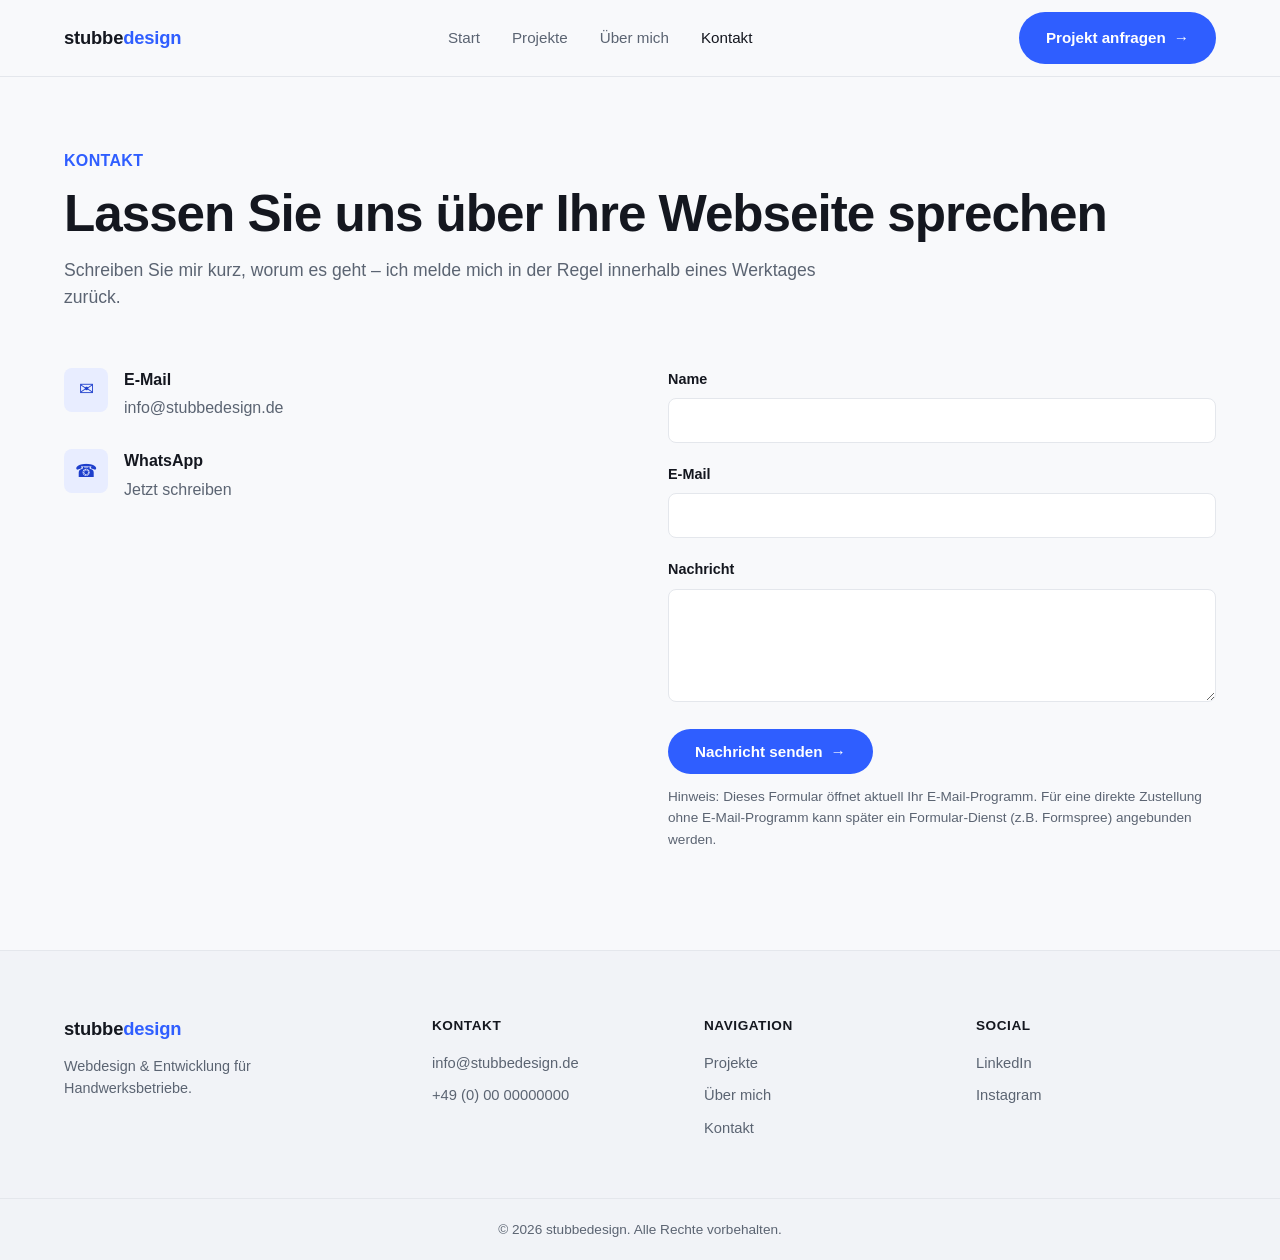
==== commit e12da6a4: "Update kontakt.html" ====
--- a/kontakt.html
+++ b/kontakt.html
@@ -51,22 +51,8 @@
           <div class="contact-info-item">
             <div class="contact-icon">☎</div>
             <div>
-              <h4>Telefon</h4>
-              <a href="tel:+4900000000">+49 (0) 00 00000000</a>
-            </div>
-          </div>
-          <div class="contact-info-item">
-            <div class="contact-icon">◎</div>
-            <div>
-              <h4>Einzugsgebiet</h4>
-              <p>Vor Ort und deutschlandweit remote</p>
-            </div>
-          </div>
-          <div class="contact-info-item">
-            <div class="contact-icon">↗</div>
-            <div>
-              <h4>Social</h4>
-              <p><a href="#">LinkedIn</a> · <a href="#">Instagram</a></p>
+              <h4>WhatsApp</h4>
+              <a href="https://wa.me/491728429711">Jetzt schreiben</a>
             </div>
           </div>
         </div>
@@ -80,10 +66,6 @@
             <div class="form-field">
               <label for="email">E-Mail</label>
               <input type="email" id="email" name="E-Mail" required />
-            </div>
-            <div class="form-field">
-              <label for="firma">Betrieb / Gewerk</label>
-              <input type="text" id="firma" name="Betrieb" />
             </div>
             <div class="form-field">
               <label for="nachricht">Nachricht</label>
